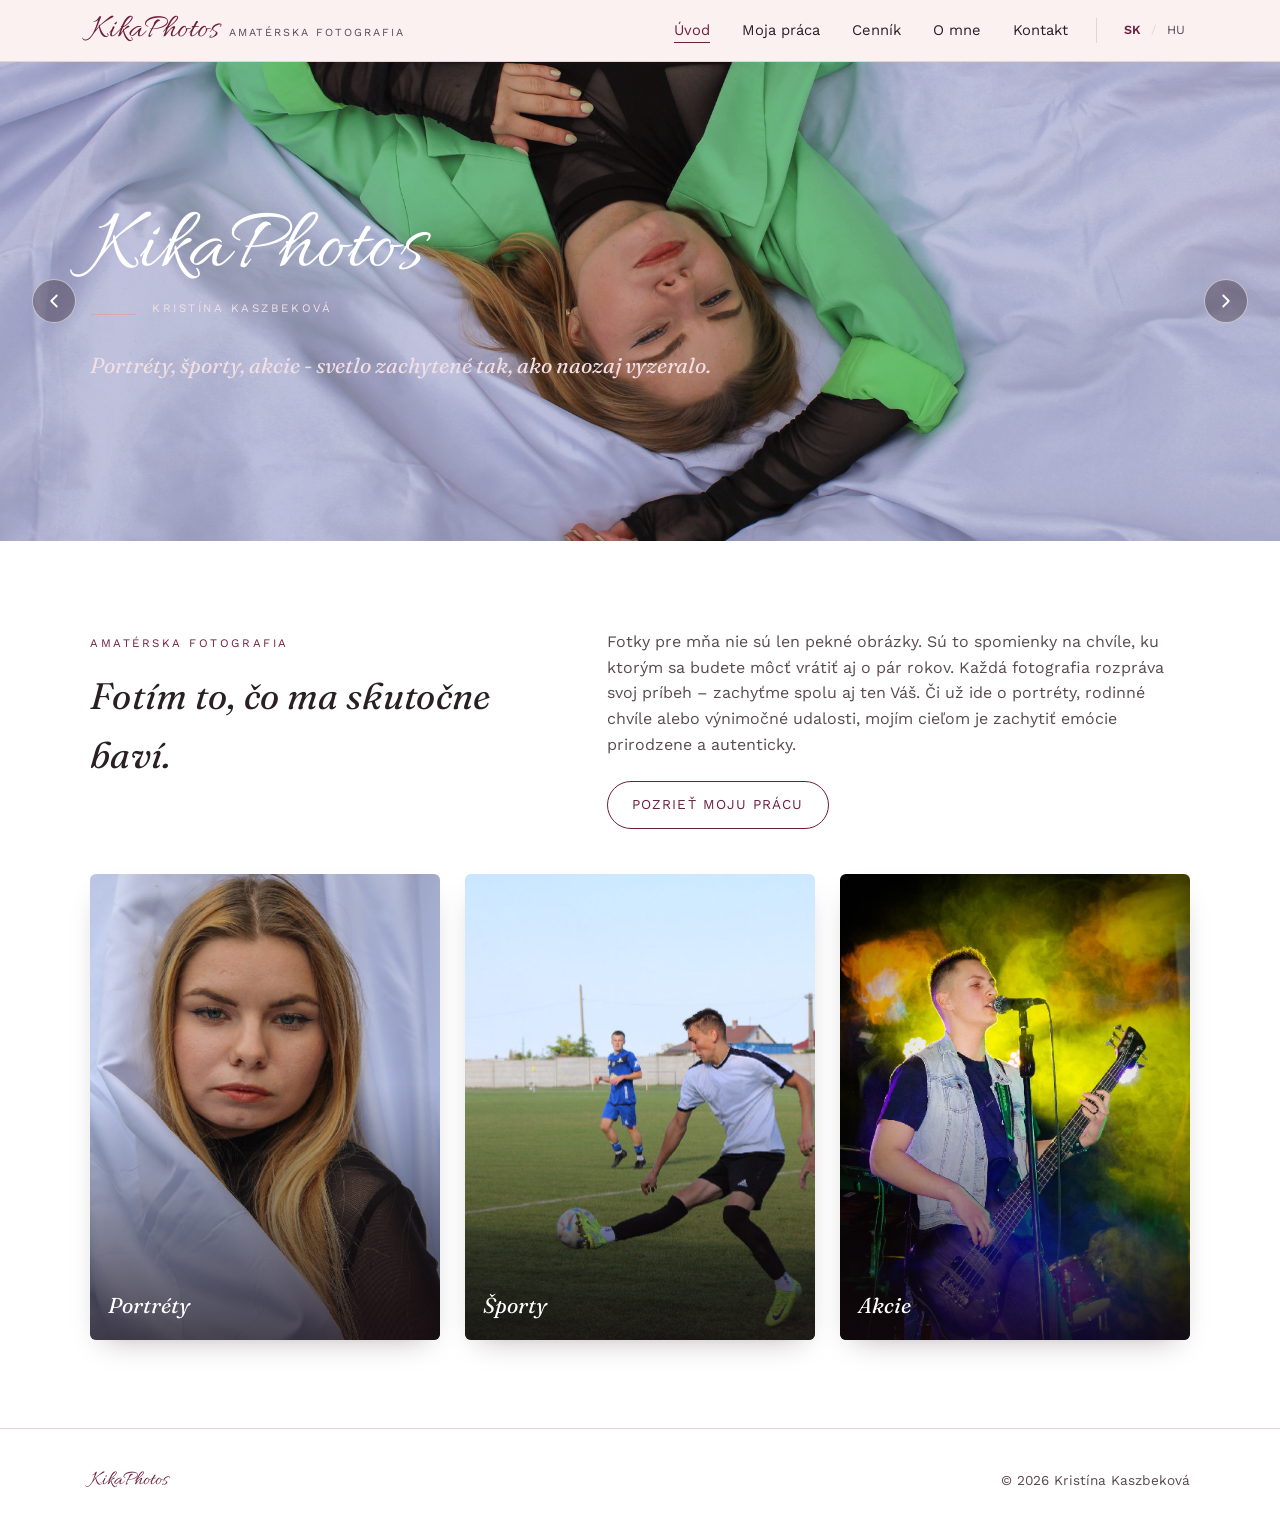
==== index.html @ 6091d590 "Fix nav overflow on mobile with a hamburger menu - Add a CSS-only (checkbox-driven) hamburger toggle" ====
<!DOCTYPE html>
<html lang="sk">
<head>
<!-- Google tag (gtag.js) -->
<script async src="https://www.googletagmanager.com/gtag/js?id=G-NXZSSNFPJQ"></script>
<script>
  window.dataLayer = window.dataLayer || [];
  function gtag(){dataLayer.push(arguments);}
  gtag('js', new Date());

  gtag('config', 'G-NXZSSNFPJQ');
</script>
<meta charset="UTF-8">
<meta name="viewport" content="width=device-width, initial-scale=1.0">
<title>KikaPhotos</title>
<meta name="description" content="Portréty, športy, akcie. Amatérska fotografia Kristíny Kaszbekovej.">
<link rel="icon" type="image/png" href="/favicon.png">
<link rel="stylesheet" href="css/style.css">
<link rel="alternate" hreflang="sk" href="https://kikaphotos.com/">
<link rel="alternate" hreflang="hu" href="https://kikaphotos.com/hu/">
</head>
<body>

<header class="site-header">
  <nav class="nav">
    <a href="/" class="brand">
      <span class="brand-mark">KikaPhotos</span>
      <span class="brand-tag">amatérska fotografia</span>
    </a>
    <input type="checkbox" id="nav-toggle" class="nav-toggle-input">
    <label for="nav-toggle" class="nav-toggle" aria-label="Otvoriť menu">
      <span></span><span></span><span></span>
    </label>
    <div class="nav-right">
      <ul class="nav-links">
        <li><a href="/" class="active">Úvod</a></li>
        <li><a href="moja-praca.html">Moja práca</a></li>
        <li><a href="cennik.html">Cenník</a></li>
        <li><a href="o-mne.html">O mne</a></li>
        <li><a href="kontakt.html">Kontakt</a></li>
      </ul>
      <div class="lang-switch">
        <a href="/" class="active" aria-label="Slovenská verzia">SK</a>
        <span class="lang-sep">/</span>
        <a href="hu/index.html" aria-label="Magyar verzió">HU</a>
      </div>
    </div>
  </nav>
</header>

<section class="hero" id="hero-slideshow">
  <div class="hero-slides">
    <img src="assets/hero1.jpg" alt="Fotografia zo série Portréty" class="hero1 hero-slide is-active" width="2000" height="1260">
    <img src="assets/hero2.jpg" alt="Fotografia zo série Športy" class="hero2 hero-slide" width="2000" height="1372">
    <img src="assets/hero3.JPG" alt="Fotografia zo série Akcie" class="hero3 hero-slide" width="1920" height="1280">
  </div>

  <button type="button" class="hero-arrow hero-arrow-prev" aria-label="Predchádzajúca fotka">
    <svg viewBox="0 0 24 24" width="22" height="22" fill="none" stroke="currentColor" stroke-width="2" stroke-linecap="round" stroke-linejoin="round"><polyline points="15 18 9 12 15 6"></polyline></svg>
  </button>
  <button type="button" class="hero-arrow hero-arrow-next" aria-label="Nasledujúca fotka">
    <svg viewBox="0 0 24 24" width="22" height="22" fill="none" stroke="currentColor" stroke-width="2" stroke-linecap="round" stroke-linejoin="round"><polyline points="9 18 15 12 9 6"></polyline></svg>
  </button>

  <div class="hero-inner">
    <p class="hero-script">KikaPhotos</p>
    <div class="hero-line"><span class="rule"></span><span class="eyebrow" style="color:#f2dfe4;">Kristína Kaszbeková</span></div>
    <p class="hero-sub">Portréty, športy, akcie - svetlo zachytené tak, ako naozaj vyzeralo.</p>
  </div>
</section>

<section class="section-alt">
  <div class="wrap">
    <div class="intro">
      <div>
        <span class="eyebrow">Amatérska fotografia</span>
        <h2>Fotím to, čo ma skutočne baví.</h2>
      </div>
      <div>
        <p>Fotky pre mňa nie sú len pekné obrázky. Sú to spomienky na chvíle, ku ktorým sa budete môcť vrátiť aj o pár rokov. Každá fotografia rozpráva svoj príbeh – zachyťme spolu aj ten Váš. Či už ide o portréty, rodinné chvíle alebo výnimočné udalosti, mojím cieľom je zachytiť emócie prirodzene a autenticky.</p>
        <a href="moja-praca.html" class="btn">Pozrieť moju prácu</a>
      </div>
    </div>

    <div class="teasers">
      <a class="teaser" href="moja-praca.html#portraits">
        <img src="assets/portrety-02.jpg" alt="Ukážka z galérie Portréty" loading="lazy">
        <span class="teaser-label">Portréty</span>
      </a>
      <a class="teaser" href="moja-praca.html#sports">
        <img src="assets/sporty-03.jpg" alt="Ukážka z galérie Športy" loading="lazy">
        <span class="teaser-label">Športy</span>
      </a>
      <a class="teaser" href="moja-praca.html#events">
        <img src="assets/akcie-11.jpg" alt="Ukážka z galérie Akcie" loading="lazy">
        <span class="teaser-label">Akcie</span>
      </a>
    </div>
  </div>
</section>

<footer class="site-footer">
  <div class="wrap footer-inner">
    <span class="script">KikaPhotos</span>
    <span>© 2026 Kristína Kaszbeková</span>
  </div>
</footer>

<script>
// Hero slideshow: cross-fades between hero1/hero2/hero3 automatically and
// lets visitors step through manually with the arrow buttons. A manual
// click resets the auto-advance timer so the slideshow doesn't immediately
// jump again right after someone picks a photo.
(function () {
  var hero = document.getElementById('hero-slideshow');
  if (!hero) return;

  var slides = hero.querySelectorAll('.hero-slide');
  var prevBtn = hero.querySelector('.hero-arrow-prev');
  var nextBtn = hero.querySelector('.hero-arrow-next');
  if (!slides.length) return;

  var current = 0;
  var AUTO_DELAY = 6000;
  var timer = null;

  function show(index) {
    slides[current].classList.remove('is-active');
    current = (index + slides.length) % slides.length;
    slides[current].classList.add('is-active');
  }

  function restartAuto() {
    if (timer) clearInterval(timer);
    timer = setInterval(function () { show(current + 1); }, AUTO_DELAY);
  }

  if (prevBtn) prevBtn.addEventListener('click', function () {
    show(current - 1);
    restartAuto();
  });

  if (nextBtn) nextBtn.addEventListener('click', function () {
    show(current + 1);
    restartAuto();
  });

  restartAuto();
})();
</script>

</body>
</html>
---- css/style.css ----
/* ============================================================
   kikaphotos.com — redesign
   A quiet, editorial portfolio for an amateur photographer.
   Palette: blush ivory + deep aubergine + dusty rose hairlines.
   ============================================================ */

@import url('https://fonts.googleapis.com/css2?family=Allura&family=Fraunces:ital,opsz,wght@0,9..144,300;0,9..144,400;0,9..144,500;0,9..144,600;1,9..144,400;1,9..144,500&family=Work+Sans:wght@300;400;500;600&display=swap');

:root{
  --ink:        #2a2024;
  --ink-soft:   #5a4a50;
  --bg:         #fbf1f0;
  --surface:    #ffffff;
  --accent:     #6e1e3d;
  --accent-2:   #8a3358;
  --rose:       #d9a6b4;
  --rose-line:  #e8d2d8;
  --gold:       #b98b52;

  --serif: 'Fraunces', 'Georgia', serif;
  --script: 'Allura', cursive;
  --sans:  'Work Sans', -apple-system, BlinkMacSystemFont, sans-serif;

  --max: 1180px;
}

*{ box-sizing: border-box; }
html{ scroll-behavior: smooth; }

body{
  margin: 0;
  background: var(--bg);
  color: var(--ink);
  font-family: var(--sans);
  font-weight: 400;
  line-height: 1.6;
  -webkit-font-smoothing: antialiased;
}

img{ max-width: 100%; display: block; }

a{ color: inherit; text-decoration: none; }

.wrap{
  max-width: var(--max);
  margin: 0 auto;
  padding: 0 clamp(1.25rem, 4vw, 2.5rem);
}

h1, h2, h3{
  font-family: var(--serif);
  font-weight: 500;
  color: var(--ink);
  margin: 0 0 0.5em;
  letter-spacing: 0.01em;
}

h2{ font-size: clamp(1.7rem, 3vw, 2.3rem); font-style: italic; font-weight: 400; }

p{ margin: 0 0 1em; color: var(--ink-soft); }

.eyebrow{
  display: inline-block;
  font-family: var(--sans);
  font-size: 0.72rem;
  letter-spacing: 0.22em;
  text-transform: uppercase;
  color: var(--accent);
  margin-bottom: 0.9rem;
}

.hairline{
  border: none;
  border-top: 1px solid var(--rose-line);
  margin: 0;
}

/* ---------------- Header / nav ---------------- */

.site-header{
  position: sticky;
  top: 0;
  z-index: 50;
  background: rgba(251, 241, 240, 0.86);
  backdrop-filter: blur(10px);
  border-bottom: 1px solid var(--rose-line);
}

.nav{
  display: flex;
  align-items: center;
  justify-content: space-between;
  padding: 0.85rem clamp(1.25rem, 4vw, 2.5rem);
  max-width: var(--max);
  margin: 0 auto;
}

.brand{
  display: flex;
  align-items: baseline;
  gap: 0.6rem;
}

.brand-mark{
  font-family: var(--script);
  font-size: 2.1rem;
  color: var(--accent);
  line-height: 1;
}

.brand-tag{
  font-size: 0.68rem;
  letter-spacing: 0.18em;
  text-transform: uppercase;
  color: var(--ink-soft);
  display: none;
}

@media (min-width: 640px){
  .brand-tag{ display: inline; }
}

.nav-right{
  display: flex;
  align-items: center;
  gap: clamp(1rem, 2.5vw, 1.8rem);
}

.nav-links{
  display: flex;
  gap: clamp(1rem, 2.5vw, 2.2rem);
  list-style: none;
  margin: 0;
  padding: 0;
  font-size: 0.92rem;
}

.nav-links a{
  position: relative;
  padding: 0.25rem 0;
  color: var(--ink);
}

.nav-links a::after{
  content: "";
  position: absolute;
  left: 0; right: 100%;
  bottom: 0;
  height: 1px;
  background: var(--accent);
  transition: right 0.28s ease;
}

.nav-links a:hover::after,
.nav-links a.active::after{
  right: 0;
}

.nav-links a.active{ color: var(--accent); }

.nav-toggle-input{
  position: absolute;
  opacity: 0;
  pointer-events: none;
}

.nav-toggle{
  display: none;
  flex-direction: column;
  justify-content: center;
  align-items: flex-end;
  gap: 5px;
  width: 30px;
  height: 30px;
  cursor: pointer;
}

.nav-toggle span{
  display: block;
  width: 100%;
  height: 2px;
  background: var(--ink);
  border-radius: 2px;
  transition: transform 0.25s ease, opacity 0.25s ease, width 0.25s ease;
}

.nav-toggle-input:checked ~ .nav-toggle span:nth-child(1){
  transform: translateY(7px) rotate(45deg);
  width: 100%;
}

.nav-toggle-input:checked ~ .nav-toggle span:nth-child(2){ opacity: 0; }

.nav-toggle-input:checked ~ .nav-toggle span:nth-child(3){
  transform: translateY(-7px) rotate(-45deg);
  width: 100%;
}

.lang-switch{
  display: flex;
  align-items: center;
  gap: 0.4rem;
  padding-left: clamp(0.75rem, 2vw, 1.4rem);
  border-left: 1px solid var(--rose-line);
  font-size: 0.78rem;
  letter-spacing: 0.04em;
}

.lang-switch a{
  color: var(--ink-soft);
  padding: 0.15rem 0.25rem;
}

.lang-switch a:hover{ color: var(--accent); }

.lang-switch a.active{
  color: var(--accent);
  font-weight: 600;
}

.lang-switch .lang-sep{ color: var(--rose-line); }

@media (max-width: 780px){
  .nav{ flex-wrap: wrap; }

  .nav-toggle{ display: flex; }

  .nav-right{
    flex-basis: 100%;
    flex-direction: column;
    align-items: stretch;
    gap: 0;
    max-height: 0;
    overflow: hidden;
    transition: max-height 0.3s ease;
  }

  .nav-toggle-input:checked ~ .nav-right{
    max-height: 420px;
  }

  .nav-links{
    flex-direction: column;
    align-items: flex-start;
    gap: 0;
    font-size: 1rem;
    padding-top: 0.85rem;
  }

  .nav-links a{
    display: block;
    width: 100%;
    padding: 0.65rem 0;
    border-bottom: 1px solid var(--rose-line);
  }

  .nav-links a::after{ display: none; }

  .lang-switch{
    border-left: none;
    border-top: 1px solid var(--rose-line);
    padding-left: 0;
    padding-top: 0.85rem;
    margin-top: 0.35rem;
    font-size: 0.85rem;
  }
}

/* ---------------- Hero ---------------- */

.hero{
  position: relative;
  min-height: 45vh;
  display: flex;
  align-items: flex-end;
  background: #2a1620;
  overflow: hidden;
}

.hero-slides{
  position: absolute;
  inset: 0;
}

.hero-slide{
  position: absolute;
  inset: 0;
  width: 100%; height: 100%;
  object-fit: cover;
  object-position: center 25%;
  opacity: 0;
  transition: opacity 1.2s ease;
}

.hero1 {
  object-position: center 76%;
}

.hero2 {
  object-position: center 42%;
}

.hero3 {
  object-position: center 73%;
}

.hero-slide.is-active{
  opacity: 0.88;
}

.hero::before{
  content: "";
  position: absolute; inset: 0;
  background: linear-gradient(180deg, rgba(42,22,32,0.05) 0%, rgba(35,17,26,0.78) 100%);
}

.hero-arrow{
  position: absolute;
  top: 50%;
  z-index: 3;
  transform: translateY(-50%);
  width: 44px; height: 44px;
  display: flex;
  align-items: center;
  justify-content: center;
  border: 1px solid rgba(255,255,255,0.55);
  border-radius: 50%;
  background: rgba(42,22,32,0.35);
  color: #fff;
  cursor: pointer;
  transition: background 0.2s ease, border-color 0.2s ease;
}

.hero-arrow:hover{
  background: rgba(42,22,32,0.6);
  border-color: #fff;
}

.hero-arrow-prev{ left: clamp(0.75rem, 3vw, 2rem); }
.hero-arrow-next{ right: clamp(0.75rem, 3vw, 2rem); }

@media (max-width: 640px){
  .hero-arrow{ width: 36px; height: 36px; }
}

.hero-inner{
  position: relative;
  z-index: 2;
  padding: 3.5rem clamp(1.25rem, 4vw, 2.5rem) 3rem;
  max-width: var(--max);
  margin: 0 auto;
  width: 100%;
  color: #fff;
}

.hero-script{
  font-family: var(--script);
  font-size: clamp(3rem, 9vw, 5.5rem);
  line-height: 1;
  color: #fff;
  margin: 0 0 0.3rem;
}

.hero-line{
  display: flex;
  align-items: center;
  gap: 1rem;
  margin-bottom: 1.1rem;
}

.hero-line .rule{
  height: 1px;
  width: 46px;
  background: var(--rose);
}

.hero-sub{
  font-family: var(--serif);
  font-style: italic;
  font-weight: 400;
  font-size: clamp(1.05rem, 2.2vw, 1.35rem);
  color: #f2dfe4;
  max-width: 34em;
}

/* ---------------- Sections ---------------- */

section{ padding: clamp(3rem, 7vw, 5.5rem) 0; }

.section-alt{ background: var(--surface); }

.intro{
  display: grid;
  grid-template-columns: 1fr;
  gap: 2.5rem;
  align-items: start;
}

@media (min-width: 780px){
  .intro{ grid-template-columns: 0.9fr 1.1fr; }
}

.intro h2{ margin-bottom: 0.6rem; }

.btn{
  display: inline-flex;
  align-items: center;
  gap: 0.6rem;
  font-family: var(--sans);
  font-size: 0.85rem;
  letter-spacing: 0.08em;
  text-transform: uppercase;
  color: var(--accent);
  border: 1px solid var(--accent);
  padding: 0.75rem 1.5rem;
  border-radius: 999px;
  margin-top: 0.5rem;
  transition: background 0.2s ease, color 0.2s ease;
}

.btn:hover{ background: var(--accent); color: #fff; }

.btn.solid{
  background: var(--accent);
  color: #fff;
}
.btn.solid:hover{ background: var(--accent-2); }

/* category teaser cards on homepage */

.teasers{
  display: grid;
  grid-template-columns: repeat(auto-fit, minmax(220px, 1fr));
  gap: 1.6rem;
  margin-top: 2.8rem;
}

.teaser{
  position: relative;
  aspect-ratio: 3/4;
  overflow: hidden;
  border-radius: 6px;
  box-shadow: 0 12px 28px -14px rgba(42,20,30,0.35);
}

.teaser img{
  width: 100%; height: 100%;
  object-fit: cover;
  transition: transform 0.6s ease;
}

.teaser:hover img{ transform: scale(1.06); }

.teaser::after{
  content: "";
  position: absolute; inset: 0;
  background: linear-gradient(180deg, rgba(20,10,15,0) 45%, rgba(20,10,15,0.72) 100%);
}

.teaser-label{
  position: absolute;
  left: 1.1rem; bottom: 1rem;
  z-index: 2;
  color: #fff;
  font-family: var(--serif);
  font-style: italic;
  font-size: 1.35rem;
}

/* ---------------- Portfolio (tabs, no JS) ---------------- */

.tabs-input{ display: none; }

.tabs-nav{
  display: flex;
  gap: 0.5rem;
  flex-wrap: wrap;
  justify-content: center;
  margin: 0 0 2.5rem;
}

.tabs-nav label{
  cursor: pointer;
  font-family: var(--serif);
  font-style: italic;
  font-size: 1.1rem;
  padding: 0.5rem 1.4rem;
  border: 1px solid var(--rose-line);
  border-radius: 999px;
  color: var(--ink-soft);
  transition: all 0.2s ease;
}

.tabs-nav label:hover{ border-color: var(--accent); color: var(--accent); }

.tab-panel{ display: none; scroll-margin-top: 6.5rem; }

#tab-portraits:checked ~ .tabs-nav label[for="tab-portraits"],
#tab-sports:checked   ~ .tabs-nav label[for="tab-sports"],
#tab-events:checked   ~ .tabs-nav label[for="tab-events"]{
  background: var(--accent);
  border-color: var(--accent);
  color: #fff;
}

#tab-portraits:checked ~ #panel-portraits,
#tab-sports:checked   ~ #panel-sports,
#tab-events:checked   ~ #panel-events{
  display: block;
}

.masonry{
  column-count: 1;
  column-gap: 1.1rem;
}

@media (min-width: 620px){ .masonry{ column-count: 2; } }
@media (min-width: 980px){ .masonry{ column-count: 3; } }

.masonry figure{
  margin: 0 0 1.1rem;
  break-inside: avoid;
  border-radius: 5px;
  overflow: hidden;
  box-shadow: 0 10px 22px -14px rgba(42,20,30,0.3);
  background: var(--surface);
  border: 1px solid var(--rose-line);
}

.masonry img{ width: 100%; height: auto; }

/* ---------------- About ---------------- */

.about{
  display: grid;
  grid-template-columns: 1fr;
  gap: 2.8rem;
  align-items: center;
}

@media (min-width: 780px){
  .about{ grid-template-columns: 0.8fr 1.2fr; }
}

.about-portrait{
  border-radius: 6px;
  overflow: hidden;
  box-shadow: 0 16px 32px -16px rgba(42,20,30,0.4);
}

.about-quote{
  font-family: var(--serif);
  font-style: italic;
  font-size: 1.35rem;
  color: var(--accent);
  margin-bottom: 1.2rem;
  line-height: 1.5;
}

/* ---------------- Contact ---------------- */

.contact-grid{
  display: grid;
  grid-template-columns: 1fr;
  gap: 1.4rem;
  max-width: 560px;
  margin: 2.5rem auto 0;
}

.contact-card{
  display: flex;
  align-items: center;
  gap: 1.1rem;
  background: var(--surface);
  border: 1px solid var(--rose-line);
  border-radius: 8px;
  padding: 1.2rem 1.4rem;
  transition: border-color 0.2s ease, transform 0.2s ease;
}

.contact-card:hover{ border-color: var(--accent); transform: translateY(-2px); }

.contact-icon{
  width: 42px; height: 42px;
  border-radius: 50%;
  background: var(--bg);
  display: flex;
  align-items: center;
  justify-content: center;
  flex-shrink: 0;
  border: 1px solid var(--rose-line);
}

.contact-icon img{ width: 22px; height: 22px; object-fit: contain; }

.contact-icon svg{ width: 20px; height: 20px; stroke: var(--accent); fill: none; }

.contact-text{
  /* without this, a flex child can't shrink below its content's natural
     width — a long, unbreakable string (the e-mail) then overflows past
     the card edge instead of wrapping onto a new line */
  min-width: 0;
  /* the page wrapper centers the heading above the cards; without this
     override, that centering cascades down into the label/value text */
  text-align: left;
}

.contact-label{
  font-size: 0.72rem;
  letter-spacing: 0.14em;
  text-transform: uppercase;
  color: var(--ink-soft);
  margin-bottom: 0.15rem;
}

.contact-value{
  font-family: var(--serif);
  font-style: normal;
  font-size: 1.15rem;
  color: var(--ink);
  overflow-wrap: anywhere;
  word-break: break-word;
}

/* ---------------- Pricing ---------------- */

.pricing-grid{
  display: grid;
  grid-template-columns: 1fr;
  gap: 1.8rem;
}

@media (min-width: 780px){
  .pricing-grid{ grid-template-columns: repeat(3, 1fr); }
}

.price-card{
  background: var(--surface);
  border: 1px solid var(--rose-line);
  border-radius: 8px;
  padding: 1.9rem 1.7rem 2.1rem;
  box-shadow: 0 12px 28px -18px rgba(42,20,30,0.35);
}

.price-card-head{
  display: flex;
  align-items: center;
  gap: 1rem;
  margin-bottom: 1.6rem;
}

.price-icon{
  flex-shrink: 0;
  width: 52px; height: 52px;
  border-radius: 50%;
  background: var(--bg);
  border: 1px solid var(--rose-line);
  display: flex;
  align-items: center;
  justify-content: center;
}

.price-icon svg{ width: 24px; height: 24px; stroke: var(--accent); fill: none; }

.price-card-head h3{
  font-size: 1.05rem;
  font-style: italic;
  font-weight: 400;
  line-height: 1.25;
  margin: 0;
}

.tier{
  padding: 1rem 0;
  border-top: 1px solid var(--rose-line);
}

.tier:first-of-type{ border-top: none; padding-top: 0; }

.tier-head{
  display: flex;
  align-items: baseline;
  justify-content: space-between;
  gap: 0.8rem;
  margin-bottom: 0.5rem;
}

.tier-name{
  font-family: var(--sans);
  font-size: 0.78rem;
  letter-spacing: 0.12em;
  text-transform: uppercase;
  color: var(--ink-soft);
}

.tier-price{
  font-family: var(--serif);
  font-style: italic;
  font-size: 1.5rem;
  color: var(--accent);
  white-space: nowrap;
}

.tier-list{
  list-style: none;
  margin: 0;
  padding: 0;
  font-size: 0.9rem;
  color: var(--ink-soft);
}

.tier-list li{
  position: relative;
  padding-left: 1rem;
  margin-bottom: 0.35rem;
}

.tier-list li::before{
  content: "";
  position: absolute;
  left: 0; top: 0.55em;
  width: 5px; height: 5px;
  border-radius: 50%;
  background: var(--rose);
}

.tier-list li.tier-highlight{
  color: var(--accent);
  font-weight: 500;
}

.tier-list li.tier-highlight::before{ background: var(--accent); }

.addon-block{
  padding-top: 1rem;
  border-top: 1px solid var(--rose-line);
}

.addon-title{
  font-family: var(--sans);
  font-size: 0.78rem;
  letter-spacing: 0.12em;
  text-transform: uppercase;
  color: var(--ink-soft);
  margin-bottom: 0.6rem;
}

.addon-row{
  display: flex;
  justify-content: space-between;
  font-size: 0.9rem;
  color: var(--ink-soft);
  padding: 0.3rem 0;
}

.addon-row + .addon-row{ border-top: 1px dashed var(--rose-line); }

.addon-row .amount{
  font-family: var(--serif);
  font-style: italic;
  color: var(--ink);
}

.callout-box{
  margin-top: 1.1rem;
  text-align: center;
  background: var(--bg);
  border: 1px solid var(--rose-line);
  border-radius: 6px;
  padding: 0.85rem 1rem;
  font-size: 0.88rem;
  color: var(--ink-soft);
}

.callout-box strong{
  font-family: var(--serif);
  font-style: italic;
  color: var(--accent);
  font-size: 1.05rem;
}

.info-strip{
  display: grid;
  grid-template-columns: 1fr;
  gap: 1.2rem;
  margin-top: 0.5rem;
}

@media (min-width: 780px){
  .info-strip{ grid-template-columns: repeat(3, 1fr); }
}

.info-box{
  display: flex;
  align-items: center;
  gap: 1.1rem;
  background: var(--surface);
  border: 1px solid var(--rose-line);
  border-radius: 8px;
  padding: 1.2rem 1.4rem;
}

.info-icon{
  flex-shrink: 0;
  width: 42px; height: 42px;
  border-radius: 50%;
  background: var(--bg);
  border: 1px solid var(--rose-line);
  display: flex;
  align-items: center;
  justify-content: center;
}

.info-icon svg{ width: 20px; height: 20px; stroke: var(--accent); fill: none; }

.info-box p{
  margin: 0;
  font-size: 0.9rem;
  color: var(--ink-soft);
}

.info-box strong{ color: var(--ink); }

.pricing-note{
  margin-top: 2.6rem;
  font-family: var(--script);
  font-size: 1.6rem;
  color: var(--accent);
}

/* ---------------- Footer ---------------- */

.site-footer{
  border-top: 1px solid var(--rose-line);
  padding: 2.2rem 0;
  background: var(--surface);
}

.footer-inner{
  display: flex;
  flex-wrap: wrap;
  gap: 0.8rem;
  align-items: center;
  justify-content: space-between;
  font-size: 0.85rem;
  color: var(--ink-soft);
}

.footer-inner .script{
  font-family: var(--script);
  font-size: 1.3rem;
  color: var(--accent);
}

/* ---------------- utility ---------------- */

.center{ text-align: center; }
.mt-0{ margin-top: 0; }
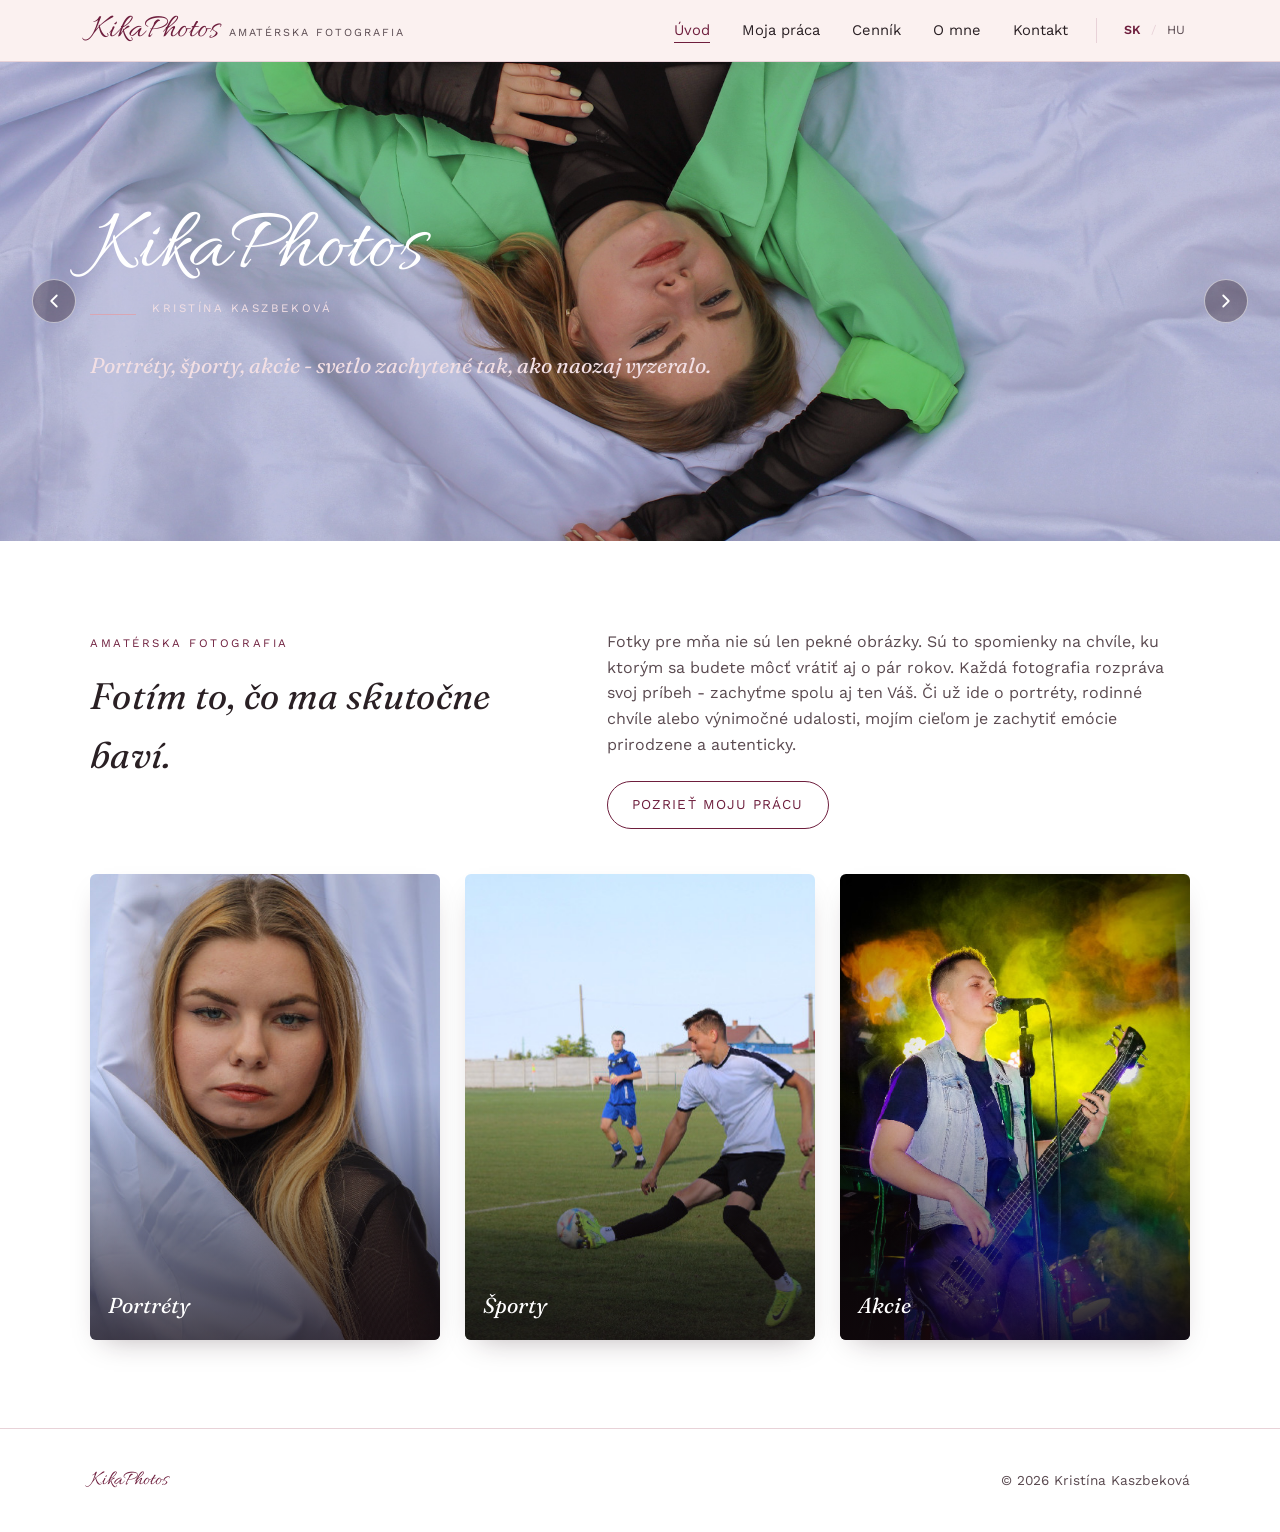
==== commit 7efd1346: "remove em dash on slovak main page" ====
--- a/index.html
+++ b/index.html
@@ -77,7 +77,7 @@
         <h2>Fotím to, čo ma skutočne baví.</h2>
       </div>
       <div>
-        <p>Fotky pre mňa nie sú len pekné obrázky. Sú to spomienky na chvíle, ku ktorým sa budete môcť vrátiť aj o pár rokov. Každá fotografia rozpráva svoj príbeh – zachyťme spolu aj ten Váš. Či už ide o portréty, rodinné chvíle alebo výnimočné udalosti, mojím cieľom je zachytiť emócie prirodzene a autenticky.</p>
+        <p>Fotky pre mňa nie sú len pekné obrázky. Sú to spomienky na chvíle, ku ktorým sa budete môcť vrátiť aj o pár rokov. Každá fotografia rozpráva svoj príbeh - zachyťme spolu aj ten Váš. Či už ide o portréty, rodinné chvíle alebo výnimočné udalosti, mojím cieľom je zachytiť emócie prirodzene a autenticky.</p>
         <a href="moja-praca.html" class="btn">Pozrieť moju prácu</a>
       </div>
     </div>
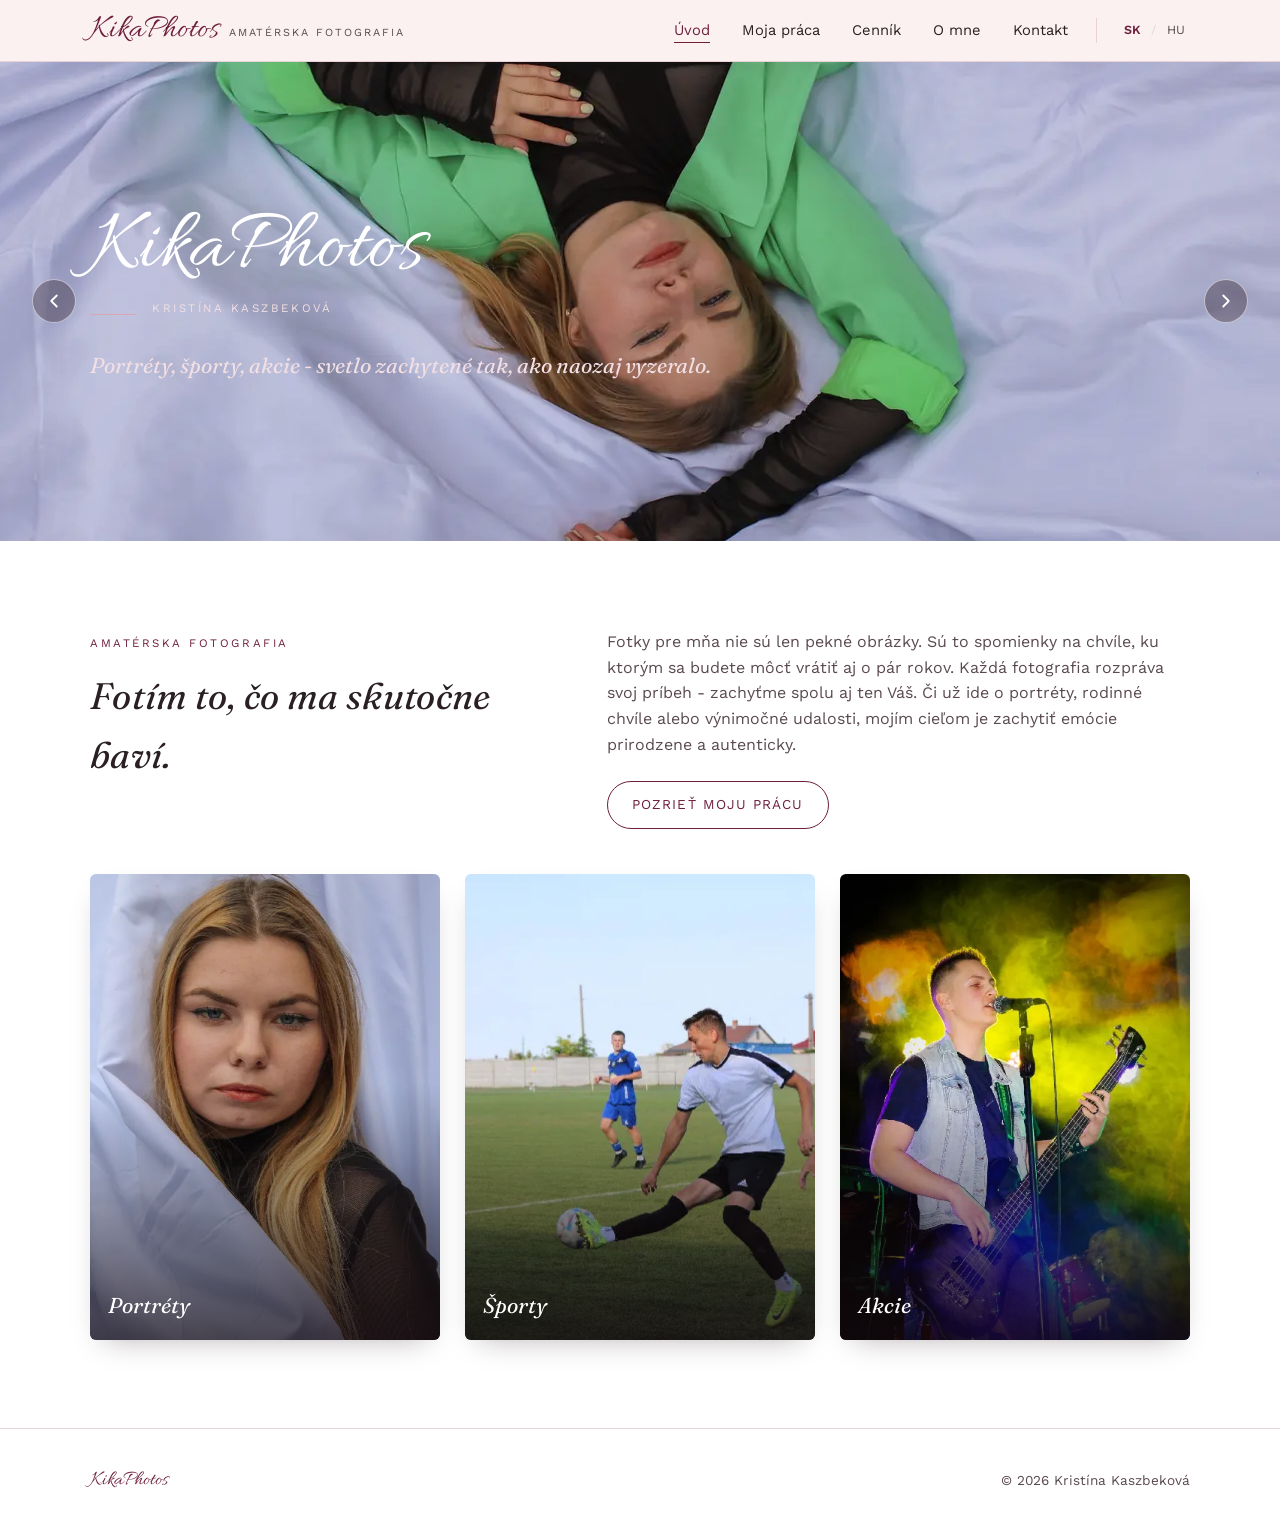
==== commit 6140f732: "Fix Lighthouse performance, accessibility, and SEO issues - Convert images to WebP, right-size hero " ====
--- a/index.html
+++ b/index.html
@@ -15,7 +15,12 @@
 <title>KikaPhotos</title>
 <meta name="description" content="Portréty, športy, akcie. Amatérska fotografia Kristíny Kaszbekovej.">
 <link rel="icon" type="image/png" href="/favicon.png">
+<link rel="apple-touch-icon" href="/apple-touch-icon.png">
+<link rel="preconnect" href="https://fonts.googleapis.com">
+<link rel="preconnect" href="https://fonts.gstatic.com" crossorigin>
 <link rel="stylesheet" href="css/style.css">
+<link rel="stylesheet" href="https://fonts.googleapis.com/css2?family=Allura&family=Fraunces:ital,opsz,wght@0,9..144,300;0,9..144,400;0,9..144,500;0,9..144,600;1,9..144,400;1,9..144,500&family=Work+Sans:wght@300;400;500;600&display=swap" media="print" onload="this.media='all'">
+<noscript><link rel="stylesheet" href="https://fonts.googleapis.com/css2?family=Allura&family=Fraunces:ital,opsz,wght@0,9..144,300;0,9..144,400;0,9..144,500;0,9..144,600;1,9..144,400;1,9..144,500&family=Work+Sans:wght@300;400;500;600&display=swap"></noscript>
 <link rel="alternate" hreflang="sk" href="https://kikaphotos.com/">
 <link rel="alternate" hreflang="hu" href="https://kikaphotos.com/hu/">
 </head>
@@ -48,11 +53,12 @@
   </nav>
 </header>
 
+<main>
 <section class="hero" id="hero-slideshow">
   <div class="hero-slides">
-    <img src="assets/hero1.jpg" alt="Fotografia zo série Portréty" class="hero1 hero-slide is-active" width="2000" height="1260">
-    <img src="assets/hero2.jpg" alt="Fotografia zo série Športy" class="hero2 hero-slide" width="2000" height="1372">
-    <img src="assets/hero3.JPG" alt="Fotografia zo série Akcie" class="hero3 hero-slide" width="1920" height="1280">
+    <img src="assets/hero1-1280.webp" srcset="assets/hero1-640.webp 640w, assets/hero1-1280.webp 1280w, assets/hero1-1920.webp 1920w" sizes="100vw" alt="Fotografia zo série Portréty" class="hero1 hero-slide is-active" width="2000" height="1260" fetchpriority="high" decoding="async">
+    <img data-src="assets/hero2-1280.webp" data-srcset="assets/hero2-640.webp 640w, assets/hero2-1280.webp 1280w, assets/hero2-1920.webp 1920w" sizes="100vw" alt="Fotografia zo série Športy" class="hero2 hero-slide" width="2000" height="1372" decoding="async">
+    <img data-src="assets/hero3-1280.webp" data-srcset="assets/hero3-640.webp 640w, assets/hero3-1280.webp 1280w, assets/hero3-1920.webp 1920w" sizes="100vw" alt="Fotografia zo série Akcie" class="hero3 hero-slide" width="1920" height="1280" decoding="async">
   </div>
 
   <button type="button" class="hero-arrow hero-arrow-prev" aria-label="Predchádzajúca fotka">
@@ -84,20 +90,21 @@
 
     <div class="teasers">
       <a class="teaser" href="moja-praca.html#portraits">
-        <img src="assets/portrety-02.jpg" alt="Ukážka z galérie Portréty" loading="lazy">
+        <img src="assets/portrety-02.webp" alt="Ukážka z galérie Portréty" loading="lazy">
         <span class="teaser-label">Portréty</span>
       </a>
       <a class="teaser" href="moja-praca.html#sports">
-        <img src="assets/sporty-03.jpg" alt="Ukážka z galérie Športy" loading="lazy">
+        <img src="assets/sporty-03.webp" alt="Ukážka z galérie Športy" loading="lazy">
         <span class="teaser-label">Športy</span>
       </a>
       <a class="teaser" href="moja-praca.html#events">
-        <img src="assets/akcie-11.jpg" alt="Ukážka z galérie Akcie" loading="lazy">
+        <img src="assets/akcie-11.webp" alt="Ukážka z galérie Akcie" loading="lazy">
         <span class="teaser-label">Akcie</span>
       </a>
     </div>
   </div>
 </section>
+</main>
 
 <footer class="site-footer">
   <div class="wrap footer-inner">
@@ -119,6 +126,28 @@
   var prevBtn = hero.querySelector('.hero-arrow-prev');
   var nextBtn = hero.querySelector('.hero-arrow-next');
   if (!slides.length) return;
+
+  // Only the first slide ships with a real src/srcset so it can win the
+  // race for LCP. The rest carry data-src/data-srcset and get swapped in
+  // right after the page finishes its initial load, so they never compete
+  // with the visible slide for bandwidth.
+  function loadDeferredSlides() {
+    slides.forEach(function (slide) {
+      if (slide.dataset.srcset) {
+        slide.srcset = slide.dataset.srcset;
+        delete slide.dataset.srcset;
+      }
+      if (slide.dataset.src) {
+        slide.src = slide.dataset.src;
+        delete slide.dataset.src;
+      }
+    });
+  }
+  if (document.readyState === 'complete') {
+    loadDeferredSlides();
+  } else {
+    window.addEventListener('load', loadDeferredSlides);
+  }
 
   var current = 0;
   var AUTO_DELAY = 6000;
--- a/css/style.css
+++ b/css/style.css
@@ -4,7 +4,9 @@
    Palette: blush ivory + deep aubergine + dusty rose hairlines.
    ============================================================ */
 
-@import url('https://fonts.googleapis.com/css2?family=Allura&family=Fraunces:ital,opsz,wght@0,9..144,300;0,9..144,400;0,9..144,500;0,9..144,600;1,9..144,400;1,9..144,500&family=Work+Sans:wght@300;400;500;600&display=swap');
+/* Fonts are loaded from an async <link> in each page's <head> instead of
+   an @import here, so they don't chain behind this stylesheet and block
+   first render. */
 
 :root{
   --ink:        #2a2024;
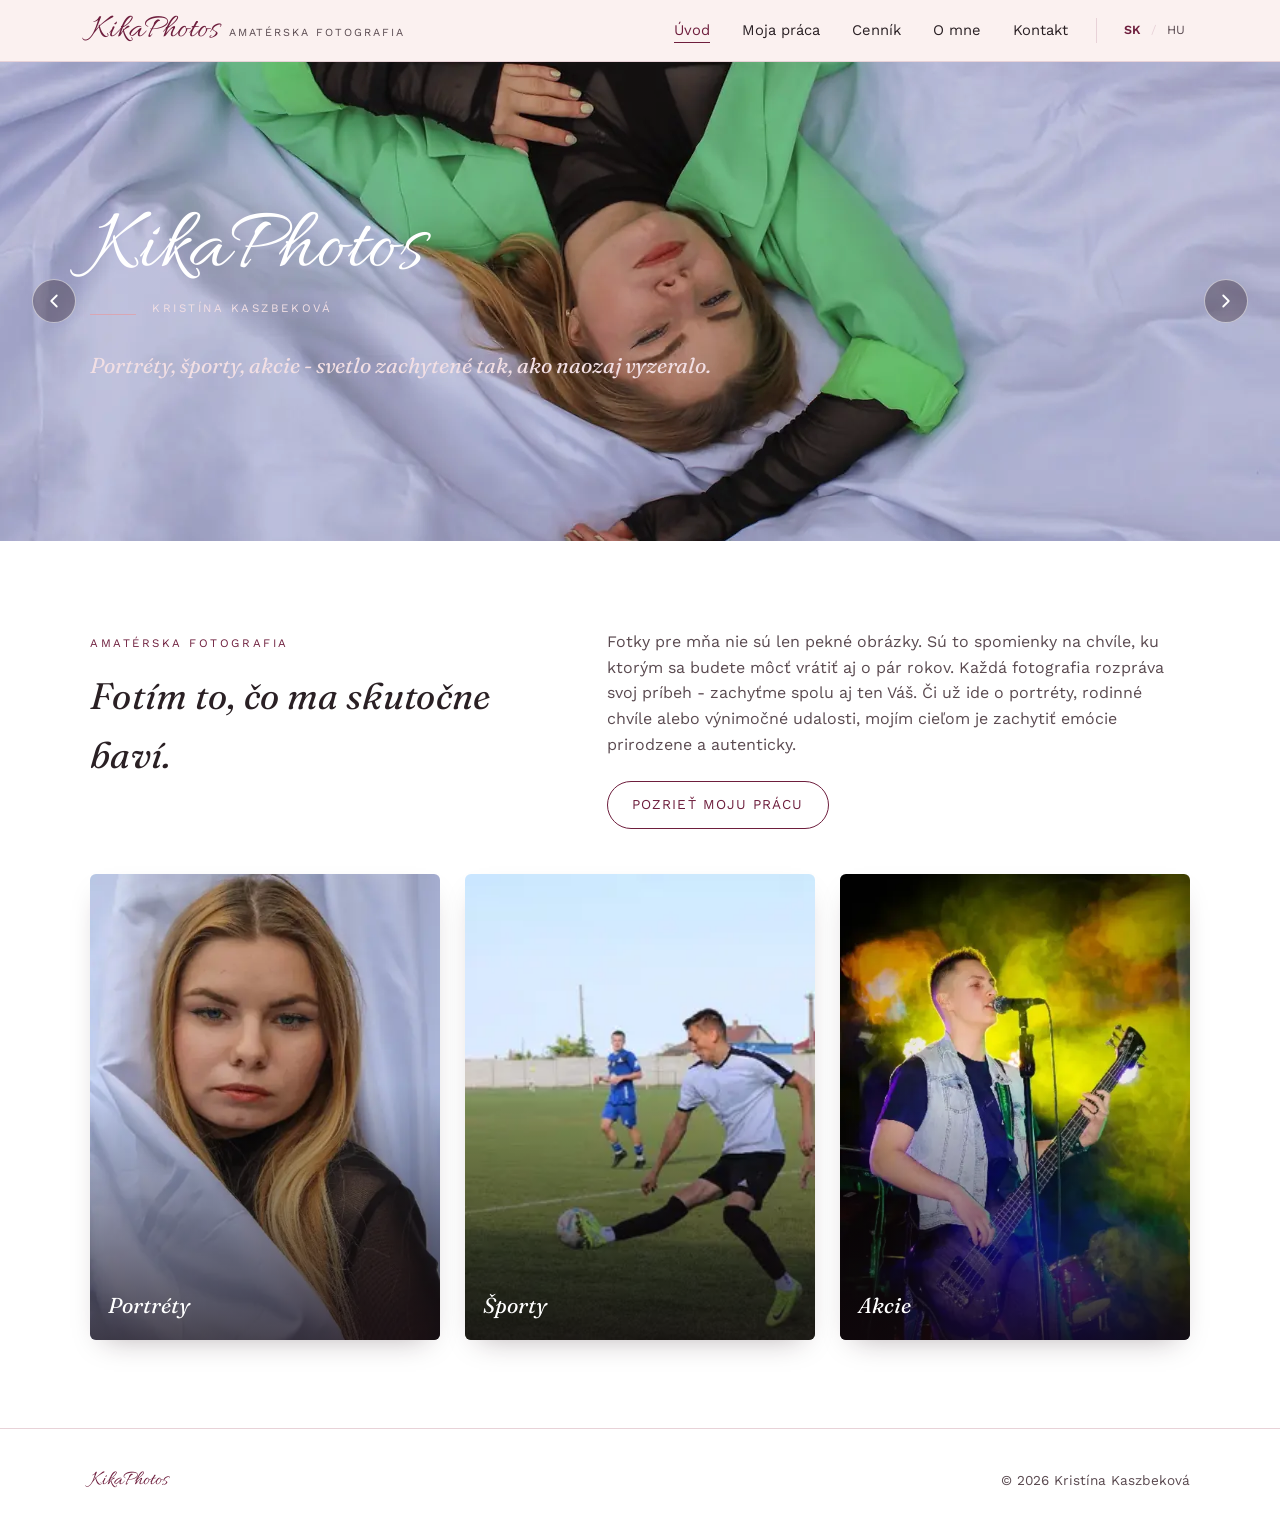
==== commit 19a2753a: "Reorganize portfolio images into category folders and add click-to-enlarge lightbox - Split assets/{" ====
--- a/index.html
+++ b/index.html
@@ -90,15 +90,15 @@
 
     <div class="teasers">
       <a class="teaser" href="moja-praca.html#portraits">
-        <img src="assets/portrety-02.webp" alt="Ukážka z galérie Portréty" loading="lazy">
+        <img src="assets/portrety/thumb/portrety-02.webp" alt="Ukážka z galérie Portréty" loading="lazy">
         <span class="teaser-label">Portréty</span>
       </a>
       <a class="teaser" href="moja-praca.html#sports">
-        <img src="assets/sporty-03.webp" alt="Ukážka z galérie Športy" loading="lazy">
+        <img src="assets/sporty/thumb/sporty-03.webp" alt="Ukážka z galérie Športy" loading="lazy">
         <span class="teaser-label">Športy</span>
       </a>
       <a class="teaser" href="moja-praca.html#events">
-        <img src="assets/akcie-11.webp" alt="Ukážka z galérie Akcie" loading="lazy">
+        <img src="assets/akcie/thumb/akcie-11.webp" alt="Ukážka z galérie Akcie" loading="lazy">
         <span class="teaser-label">Akcie</span>
       </a>
     </div>
--- a/css/style.css
+++ b/css/style.css
@@ -531,6 +531,70 @@
 
 .masonry img{ width: 100%; height: auto; }
 
+.masonry a{ display: block; cursor: zoom-in; }
+
+/* ---------------- Lightbox ---------------- */
+
+.lightbox{
+  position: fixed;
+  inset: 0;
+  z-index: 100;
+  display: flex;
+  align-items: center;
+  justify-content: center;
+  background: rgba(42,20,30,0.92);
+  padding: 2.5rem 3.5rem;
+}
+
+.lightbox[hidden]{ display: none; }
+
+.lightbox-img{
+  max-width: 100%;
+  max-height: 100%;
+  border-radius: 4px;
+  box-shadow: 0 20px 60px -20px rgba(0,0,0,0.6);
+}
+
+.lightbox-close,
+.lightbox-prev,
+.lightbox-next{
+  position: absolute;
+  background: transparent;
+  border: none;
+  color: #fff;
+  cursor: pointer;
+  line-height: 1;
+  padding: 0.5rem;
+  opacity: 0.85;
+  transition: opacity 0.15s ease;
+}
+
+.lightbox-close:hover,
+.lightbox-prev:hover,
+.lightbox-next:hover{ opacity: 1; }
+
+.lightbox-close{
+  top: 1rem;
+  right: 1.2rem;
+  font-size: 2.2rem;
+}
+
+.lightbox-prev,
+.lightbox-next{
+  top: 50%;
+  transform: translateY(-50%);
+  font-size: 3rem;
+}
+
+.lightbox-prev{ left: 0.5rem; }
+.lightbox-next{ right: 0.5rem; }
+
+@media (max-width: 620px){
+  .lightbox{ padding: 3.5rem 1rem; }
+  .lightbox-prev,
+  .lightbox-next{ font-size: 2.2rem; }
+}
+
 /* ---------------- About ---------------- */
 
 .about{
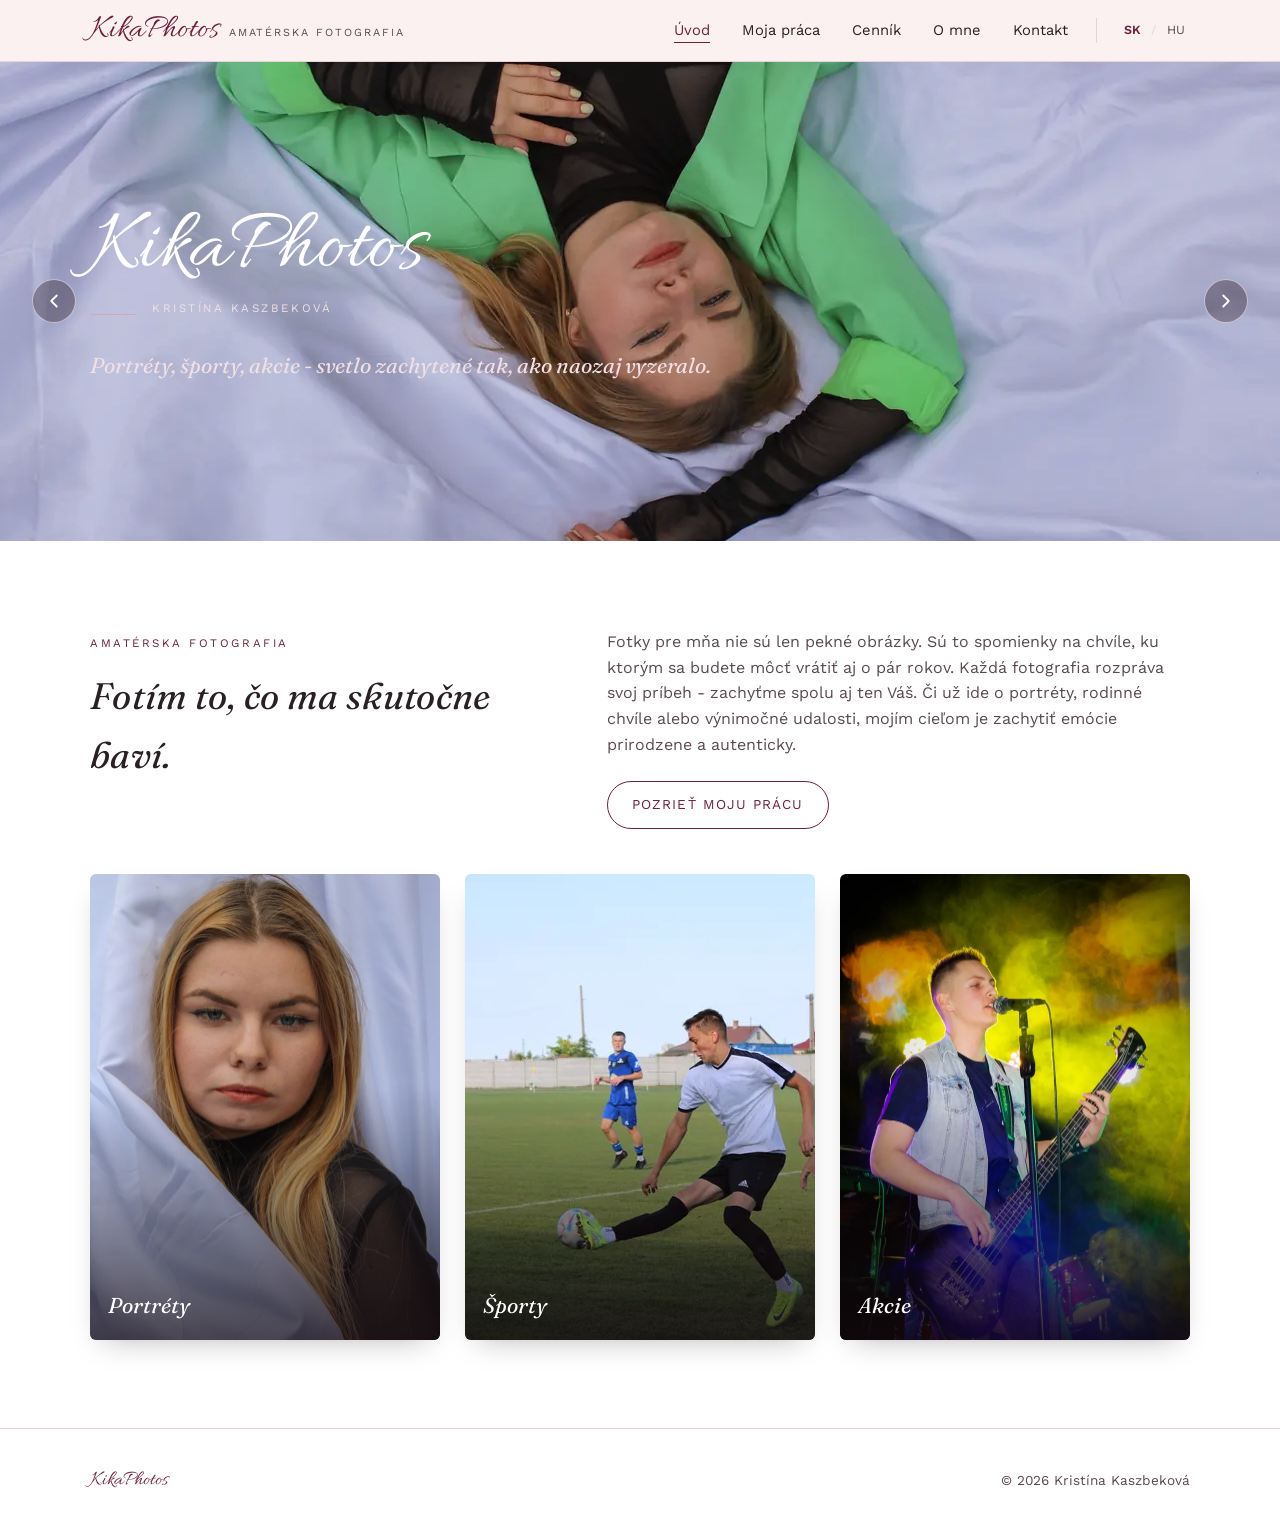
==== commit 4bd4cb67: "Update preview images on main page" ====
--- a/index.html
+++ b/index.html
@@ -90,15 +90,15 @@
 
     <div class="teasers">
       <a class="teaser" href="moja-praca.html#portraits">
-        <img src="assets/portrety/thumb/portrety-02.webp" alt="Ukážka z galérie Portréty" loading="lazy">
+        <img src="assets/portrety/thumb/portrety-10.webp" alt="Ukážka z galérie Portréty" loading="lazy">
         <span class="teaser-label">Portréty</span>
       </a>
       <a class="teaser" href="moja-praca.html#sports">
-        <img src="assets/sporty/thumb/sporty-03.webp" alt="Ukážka z galérie Športy" loading="lazy">
+        <img src="assets/sporty/thumb/sporty-08.webp" alt="Ukážka z galérie Športy" loading="lazy">
         <span class="teaser-label">Športy</span>
       </a>
       <a class="teaser" href="moja-praca.html#events">
-        <img src="assets/akcie/thumb/akcie-11.webp" alt="Ukážka z galérie Akcie" loading="lazy">
+        <img src="assets/akcie/thumb/akcie-02.webp" alt="Ukážka z galérie Akcie" loading="lazy">
         <span class="teaser-label">Akcie</span>
       </a>
     </div>
